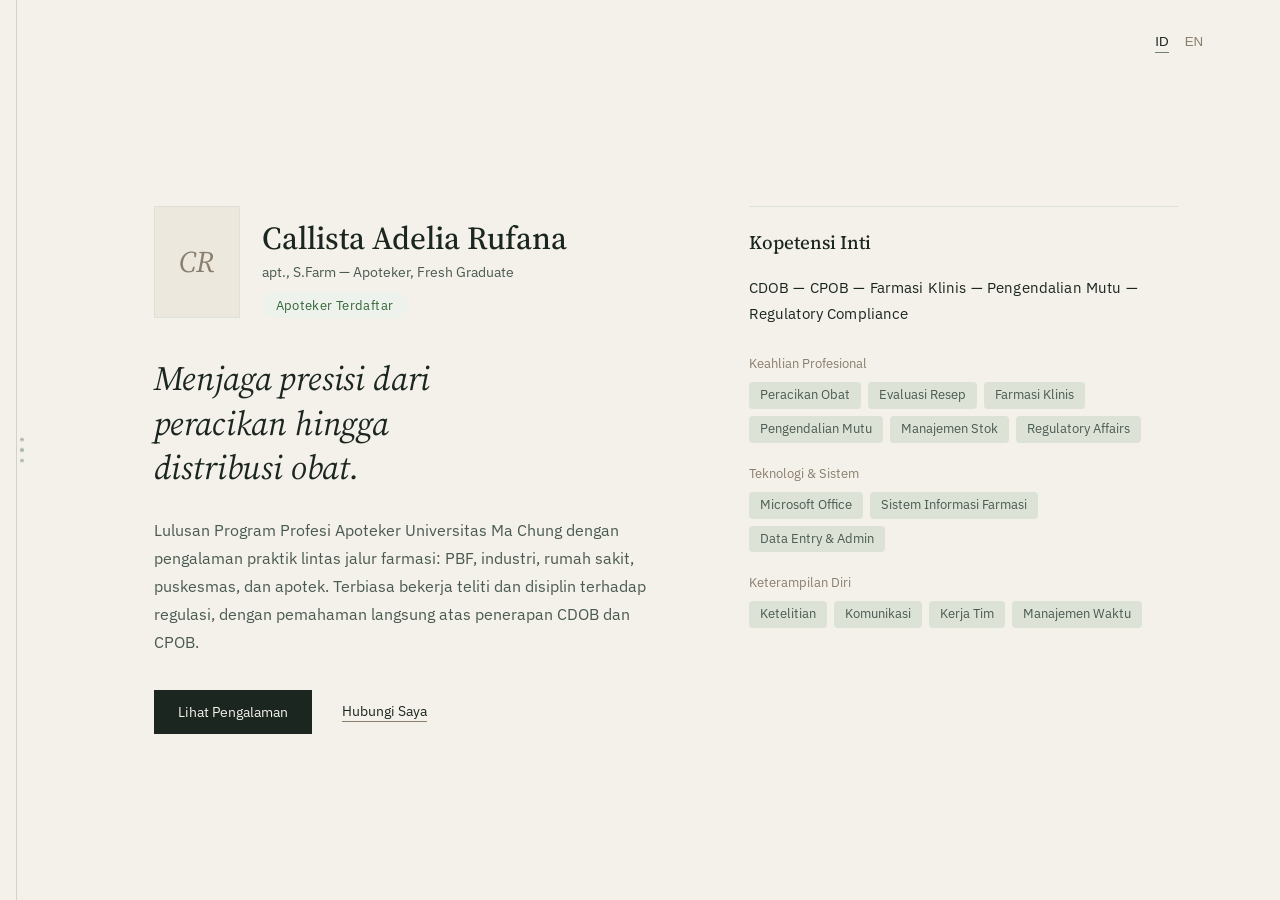
==== index.html @ a6b56c66 "first commit" ====
<!DOCTYPE html>
<html lang="id">
<head>
<meta charset="UTF-8">
<meta name="viewport" content="width=device-width, initial-scale=1.0">
<title id="pagetitle">Callista Adelia Rufana — Apoteker</title>
<link rel="preconnect" href="https://fonts.googleapis.com">
<link rel="preconnect" href="https://fonts.gstatic.com" crossorigin>
<link href="https://fonts.googleapis.com/css2?family=Source+Serif+4:ital,opsz,wght@0,8..60,400;0,8..60,500;1,8..60,400;1,8..60,500&family=IBM+Plex+Sans:wght@300;400;500&display=swap" rel="stylesheet">
<link rel="stylesheet" href="assets/style.css">
</head>
<body>

  <div class="edge">
    <div class="edge-line"></div>
    <div class="edge-dots"><span></span><span></span><span></span></div>
  </div>
  <div class="hint" id="hint">Arahkan kursor ke tepi kiri untuk navigasi</div>

  <nav class="rail" id="rail">
    <div>
      <button class="close-btn" id="closeBtn" aria-label="Tutup navigasi">×</button>
      <div class="rail-top">CAR</div>
      <div class="rail-list">
        <a href="index.html" class="active"><span class="n">01</span><span id="nav1">Beranda</span></a>
        <a href="tentang.html"><span class="n">02</span><span id="nav2">Tentang</span></a>
        <a href="pengalaman.html"><span class="n">03</span><span id="nav3">Pengalaman</span></a>
        <a href="pendidikan.html"><span class="n">04</span><span id="nav4">Pendidikan</span></a>
        <a href="sertifikasi.html"><span class="n">05</span><span id="nav5">Sertifikasi</span></a>
        <a href="kontak.html"><span class="n">06</span><span id="nav6">Kontak</span></a>
      </div>
    </div>
    <div class="rail-bottom" id="rail-bottom">apt. Callista Adelia Rufana, S.Farm<br>Tasikmalaya, Jawa Barat</div>
  </nav>
  <div class="backdrop" id="backdrop"></div>

  <div class="lang">
    <button class="active" id="btn-id" onclick="setLang('id')">ID</button>
    <button id="btn-en" onclick="setLang('en')">EN</button>
  </div>

  <main>
    <div class="home-layout">

      <div class="home-main">
        <div class="idrow r r1">
          <div class="idphoto"><span>CR</span></div>
          <div class="idname">
            <h1>Callista Adelia Rufana</h1>
            <p id="role">apt., S.Farm — Apoteker, Fresh Graduate</p>
            <span class="status-tag" id="statustag">Apoteker Terdaftar</span>
          </div>
        </div>

        <div class="statement r r2" id="statement">Menjaga presisi dari peracikan hingga distribusi obat.</div>

        <p class="bio r r3" id="bio">Lulusan Program Profesi Apoteker Universitas Ma Chung dengan pengalaman praktik lintas jalur farmasi: PBF, industri, rumah sakit, puskesmas, dan apotek. Terbiasa bekerja teliti dan disiplin terhadap regulasi, dengan pemahaman langsung atas penerapan CDOB dan CPOB.</p>

        <div class="cta-row r r4">
          <a href="pengalaman.html" class="btn-fill" id="cta1">Lihat Pengalaman</a>
          <a href="kontak.html" class="link-line" id="cta2">Hubungi Saya</a>
        </div>
      </div>

      <div class="home-side r r5">
        <div class="side-heading" id="side-heading">Kopetensi Inti</div>

        <div class="cs-list" id="coreskills">CDOB — CPOB — Farmasi Klinis — Pengendalian Mutu — Regulatory Compliance</div>

        <div class="skills-grid">
          <div class="skills-col">
            <div class="sk-label" id="sk-prof-label">Keahlian Profesional</div>
            <div class="sk-pills">
              <span>Peracikan Obat</span>
              <span>Evaluasi Resep</span>
              <span>Farmasi Klinis</span>
              <span>Pengendalian Mutu</span>
              <span>Manajemen Stok</span>
              <span>Regulatory Affairs</span>
            </div>
          </div>
          <div class="skills-col">
            <div class="sk-label" id="sk-tech-label">Teknologi & Sistem</div>
            <div class="sk-pills">
              <span>Microsoft Office</span>
              <span>Sistem Informasi Farmasi</span>
              <span>Data Entry & Admin</span>
            </div>
          </div>
          <div class="skills-col">
            <div class="sk-label" id="sk-soft-label">Keterampilan Diri</div>
            <div class="sk-pills">
              <span>Ketelitian</span>
              <span>Komunikasi</span>
              <span>Kerja Tim</span>
              <span>Manajemen Waktu</span>
            </div>
          </div>
        </div>
      </div>

    </div>
  </main>

  <script src="assets/nav.js"></script>
  <script>
const content = {
  id: {
    role:"apt., S.Farm — Apoteker, Fresh Graduate",
    statustag:"Apoteker Terdaftar",
    statement:"Menjaga presisi dari peracikan hingga distribusi obat.",
    bio:"Lulusan Program Profesi Apoteker Universitas Ma Chung dengan pengalaman praktik lintas jalur farmasi: PBF, industri, rumah sakit, puskesmas, dan apotek. Terbiasa bekerja teliti dan disiplin terhadap regulasi, dengan pemahaman langsung atas penerapan CDOB dan CPOB.",
    cta1:"Lihat Pengalaman", cta2:"Hubungi Saya",
    sideHeading:"Kopetensi Inti",
    coreskills:"CDOB — CPOB — Farmasi Klinis — Pengendalian Mutu — Regulatory Compliance",
    skProfLabel:"Keahlian Profesional",
    skTechLabel:"Teknologi & Sistem",
    skSoftLabel:"Keterampilan Diri",
    skProf:["Peracikan Obat","Evaluasi Resep","Farmasi Klinis","Pengendalian Mutu","Manajemen Stok","Regulatory Affairs"],
    skTech:["Microsoft Office","Sistem Informasi Farmasi","Data Entry & Admin"],
    skSoft:["Ketelitian","Komunikasi","Kerja Tim","Manajemen Waktu"],
    nav:["Beranda","Tentang","Pengalaman","Pendidikan","Sertifikasi","Kontak"],
    railBottom:"Tasikmalaya, Jawa Barat",
    pagetitle:"Callista Adelia Rufana — Apoteker",
    hintHover:"Arahkan kursor ke tepi kiri untuk navigasi",
    hintTouch:"Ketuk tepi kiri untuk navigasi"
  },
  en: {
    role:"apt., S.Farm — Pharmacist, Fresh Graduate",
    statustag:"Registered Pharmacist",
    statement:"Careful from compounding through to distribution.",
    bio:"Graduate of the Professional Pharmacist Program at Ma Chung University, with hands-on practice across pharmaceutical distribution: PBF, industry, hospital, community health center, and pharmacy. Practiced in applying CDOB and CPOB standards directly in the field.",
    cta1:"View Experience", cta2:"Contact Me",
    sideHeading:"Core Competencies",
    coreskills:"CDOB — CPOB — Clinical Pharmacy — Quality Control — Regulatory Compliance",
    skProfLabel:"Professional Skills",
    skTechLabel:"Technology & Systems",
    skSoftLabel:"Soft Skills",
    skProf:["Compounding","Prescription Review","Clinical Pharmacy","Quality Control","Inventory Management","Regulatory Affairs"],
    skTech:["Microsoft Office","Pharmacy Information System","Data Entry & Admin"],
    skSoft:["Attention to Detail","Communication","Teamwork","Time Management"],
    nav:["Home","About","Experience","Education","Certification","Contact"],
    railBottom:"Tasikmalaya, West Java",
    pagetitle:"Callista Adelia Rufana — Pharmacist",
    hintHover:"Move your cursor to the left edge for navigation",
    hintTouch:"Tap the left edge for navigation"
  }
};
function setLang(l){
  localStorage.setItem('lang', l);
  const c = content[l];
  document.getElementById('role').textContent = c.role;
  document.getElementById('statustag').textContent = c.statustag;
  document.getElementById('statement').textContent = c.statement;
  document.getElementById('bio').textContent = c.bio;
  document.getElementById('cta1').textContent = c.cta1;
  document.getElementById('cta2').textContent = c.cta2;
  document.getElementById('side-heading').textContent = c.sideHeading;
  document.getElementById('coreskills').textContent = c.coreskills;
  document.getElementById('sk-prof-label').textContent = c.skProfLabel;
  document.getElementById('sk-tech-label').textContent = c.skTechLabel;
  document.getElementById('sk-soft-label').textContent = c.skSoftLabel;
  document.querySelectorAll('.skills-col:nth-child(1) .sk-pills span').forEach((el,i) => el.textContent = c.skProf[i]);
  document.querySelectorAll('.skills-col:nth-child(2) .sk-pills span').forEach((el,i) => el.textContent = c.skTech[i]);
  document.querySelectorAll('.skills-col:nth-child(3) .sk-pills span').forEach((el,i) => el.textContent = c.skSoft[i]);
  c.nav.forEach((t,i) => document.getElementById('nav'+(i+1)).textContent = t);
  document.getElementById('rail-bottom').innerHTML = 'apt. Callista Adelia Rufana, S.Farm<br>' + c.railBottom;
  document.getElementById('pagetitle').textContent = c.pagetitle;
  hint.textContent = hasHover ? c.hintHover : c.hintTouch;
  document.getElementById('btn-id').classList.toggle('active', l==='id');
  document.getElementById('btn-en').classList.toggle('active', l==='en');
}
setLang(localStorage.getItem('lang') || 'id');
  </script>
</body>
</html>
---- assets/style.css ----
:root{
  --cream:#F3F1E9; --ink:#1C2621; --ink-soft:#4A5A52;
  --sage:#6B8574; --sage-light:#DCE2D6; --stone:#8A7E6E; --gold:#9C7C3E;
  --tag-bg:#EDF3EC; --tag-text:#346538;
}
*{margin:0;padding:0;box-sizing:border-box;}
body{background:var(--cream); color:var(--ink); font-family:'IBM Plex Sans',sans-serif; font-weight:400; overflow-x:hidden;}
::selection{background:var(--sage-light);}
a{color:inherit;}

.edge{position:fixed; left:0; top:0; bottom:0; width:44px; z-index:60; display:flex; align-items:center; justify-content:center;}
.edge-line{position:absolute; left:16px; top:0; bottom:0; width:1px; background:var(--stone); opacity:.28;}
.edge-dots{display:flex; flex-direction:column; gap:7px; position:relative; z-index:2;}
.edge-dots span{width:3.5px; height:3.5px; border-radius:50%; background:var(--sage); opacity:.55; transition:opacity .3s;}
.edge:hover .edge-dots span{opacity:.9;}

.hint{position:fixed; left:38px; top:50%; transform:translateY(-50%) translateX(-6px); font-size:13px; color:var(--ink-soft);
  background:var(--cream); border:1px solid var(--sage-light); padding:8px 14px; white-space:nowrap; opacity:0; z-index:55;
  animation:hintshow 5s ease forwards; pointer-events:none;}
@keyframes hintshow{
  0%{opacity:0; transform:translateY(-50%) translateX(-6px);}
  12%{opacity:1; transform:translateY(-50%) translateX(0);}
  78%{opacity:1; transform:translateY(-50%) translateX(0);}
  100%{opacity:0; transform:translateY(-50%) translateX(-6px);}
}

.rail{position:fixed; left:0; top:0; bottom:0; width:230px; background:var(--cream); border-right:1px solid var(--sage-light);
  z-index:59; padding:40px 30px; display:flex; flex-direction:column; justify-content:space-between;
  transform:translateX(-100%); transition:transform .45s cubic-bezier(.4,0,.2,1);}
.rail.open{transform:translateX(0);}
.close-btn{display:none; align-self:flex-end; background:none; border:none; cursor:pointer; font-size:18px; color:var(--stone); padding:0 0 8px 0;}
.backdrop{position:fixed; inset:0; background:rgba(28,38,33,.28); opacity:0; pointer-events:none; transition:opacity .35s; z-index:58;}
.backdrop.show{opacity:1; pointer-events:auto;}
.rail-top{font-family:'Source Serif 4',serif; font-style:italic; font-size:19px; color:var(--sage);}
.rail-list{display:flex; flex-direction:column; gap:20px; margin-top:56px;}
.rail-list a{text-decoration:none; font-size:14.5px; color:var(--ink-soft); display:flex; align-items:baseline; gap:10px; transition:color .25s;}
.rail-list a:hover{color:var(--ink);}
.rail-list a.active{color:var(--ink); font-weight:500;}
.rail-list a span.n{font-family:'Source Serif 4',serif; font-size:13px; color:var(--stone);}
.rail-bottom{font-size:12.5px; color:var(--stone); line-height:1.6;}

.lang{position:fixed; top:34px; right:6vw; display:flex; gap:16px; font-size:13.5px; z-index:50;}
.lang button{background:none; border:none; cursor:pointer; color:var(--stone); padding:0; position:relative;}
.lang button.active{color:var(--ink);}
.lang button.active::after{content:""; position:absolute; left:0; right:0; bottom:-4px; height:1px; background:var(--sage);}

main{min-height:100vh; display:flex; align-items:center; padding:120px 8vw 80px 12vw;}
.frame{max-width:760px;}

.home-layout{display:grid; grid-template-columns:1.2fr 1fr; gap:80px; max-width:1100px; align-items:start;}
.home-main{max-width:560px;}
.home-side{border-top:1px solid var(--sage-light); padding-top:22px;}
.side-heading{font-family:'Source Serif 4',serif; font-weight:500; font-size:19px; margin-bottom:20px;}

.idrow{display:flex; align-items:flex-end; gap:22px; margin-bottom:38px;}
.idphoto{width:86px; height:112px; background:#ECE8DD; border:1px solid var(--sage-light);
  flex-shrink:0; display:flex; align-items:center; justify-content:center; position:relative;}
.idphoto span{font-family:'Source Serif 4',serif; font-style:italic; font-size:30px; color:var(--stone);}
.status-tag{display:inline-block; margin-top:11px; padding:5px 14px; font-size:12.5px; letter-spacing:.03em;
  border-radius:999px; background:var(--tag-bg); color:var(--tag-text);}
.idname h1{font-family:'Source Serif 4',serif; font-weight:500; font-size:clamp(26px,3vw,32px); line-height:1.15;}
.idname p{margin-top:6px; font-size:14px; color:var(--ink-soft);}

.statement{font-family:'Source Serif 4',serif; font-style:italic; font-weight:400; font-size:clamp(24px,3.1vw,34px); line-height:1.32; letter-spacing:-.005em; max-width:19ch;}
.bio{margin-top:26px; font-size:16px; line-height:1.75; color:var(--ink-soft); max-width:52ch; font-weight:400;}

.cta-row{margin-top:34px; display:flex; align-items:center; gap:30px;}
.btn-fill{background:var(--ink); color:var(--cream); padding:13px 24px; font-size:14px; text-decoration:none; transition:background .3s;}
.btn-fill:hover{background:var(--sage);}
.link-line{font-size:14px; text-decoration:none; color:var(--ink); position:relative; padding-bottom:2px;}
.link-line::after{content:""; position:absolute; left:0; bottom:0; height:1px; width:100%; background:var(--stone); transition:background .25s;}
.link-line:hover::after{background:var(--sage);}

.cs-list{font-size:14.5px; color:var(--ink); line-height:1.8; letter-spacing:.01em; margin-bottom:28px;}

.skills-grid{display:flex; flex-direction:column; gap:22px;}
.sk-label{font-size:13px; color:var(--stone); margin-bottom:10px;}
.sk-pills{display:flex; flex-wrap:wrap; gap:7px;}
.sk-pills span{font-size:13px; color:var(--ink-soft); padding:5px 11px; background:var(--sage-light); border-radius:4px; line-height:1.3;}

.r{opacity:0; animation:rise .7s cubic-bezier(0.16,1,0.3,1) forwards;}
.r1{animation-delay:.05s;} .r2{animation-delay:.16s;} .r3{animation-delay:.27s;} .r4{animation-delay:.38s;} .r5{animation-delay:.5s;} .r6{animation-delay:.62s;}
@keyframes rise{from{opacity:0; transform:translateY(12px);} to{opacity:1; transform:translateY(0);}}

.page-layout{display:grid; grid-template-columns:1.5fr 1fr; gap:70px; max-width:1180px; align-items:start;}
.page-layout .frame{max-width:none;}
.side-panel{border-top:1px solid var(--sage-light); padding-top:22px;}
.side-panel .sp-label{font-size:13px; color:var(--stone); margin-bottom:18px;}
.side-panel ul{list-style:none; display:flex; flex-direction:column; gap:16px;}
.side-panel li{font-size:14.5px; line-height:1.6; color:var(--ink-soft); padding-left:14px; border-left:1px solid var(--sage-light);}
.side-panel blockquote{font-family:'Source Serif 4',serif; font-style:italic; font-size:17.5px; line-height:1.65; color:var(--ink); margin:0;}
.side-panel .sp-meta{margin-top:14px; font-size:13.5px; color:var(--stone);}

.timeline{position:relative; padding-left:32px; max-width:640px;}
.timeline::before{content:""; position:absolute; left:0; top:6px; bottom:6px; width:1px; background:var(--sage-light);}
.timeline-item{position:relative; padding-bottom:44px;}
.timeline-item::before{content:""; position:absolute; left:-36px; top:4px; width:7px; height:7px; border-radius:50%; background:var(--sage);}
.timeline-item .t-period{font-size:13px; color:var(--stone); margin-bottom:6px;}
.timeline-item h3{font-family:'Source Serif 4',serif; font-weight:500; font-size:18.5px; margin-bottom:4px;}
.timeline-item .t-type{font-size:14px; color:var(--ink-soft); margin-bottom:10px;}
.timeline-item ul{list-style:none; display:flex; flex-direction:column; gap:6px;}
.timeline-item li{font-size:14.5px; color:var(--ink-soft); line-height:1.6; padding-left:14px; position:relative;}
.timeline-item li::before{content:"—"; position:absolute; left:0; color:var(--stone);}

.entry-ledger{border-top:1px solid var(--sage-light);}
.entry-ledger .entry{padding:24px 0; border-bottom:1px solid var(--sage-light);}
.entry-ledger .entry h3{font-family:'Source Serif 4',serif; font-weight:500; font-size:19.5px;}
.entry-ledger .entry .e-meta{margin-top:6px; font-size:14px; color:var(--ink-soft); line-height:1.6;}
.entry-ledger .entry .e-num{margin-top:8px; font-size:13px; color:var(--stone);}
.status-dot{display:inline-flex; align-items:center; gap:6px; font-size:13.5px; color:var(--ink-soft); margin-top:8px;}
.status-dot::before{content:""; width:6px; height:6px; border-radius:50%; background:var(--gold); display:inline-block;}

@media(max-width:900px){
  .page-layout{grid-template-columns:1fr; gap:40px;}
  .home-layout{grid-template-columns:1fr; gap:50px;}
}
@media(max-width:820px){
  .edge{width:56px;} .edge-line{left:20px;}
  .rail{width:82vw; max-width:300px;}
  .close-btn{display:block;}
  .hint{left:50px; font-size:12.5px;}
  main{padding:110px 7vw 60px;}
  .lang{top:22px; right:7vw;}
  .skills-grid{grid-template-columns:1fr; gap:28px;}
}
@media (prefers-reduced-motion: reduce){
  .r,.rail,.hint{animation:none !important; opacity:1; transform:none;}
}
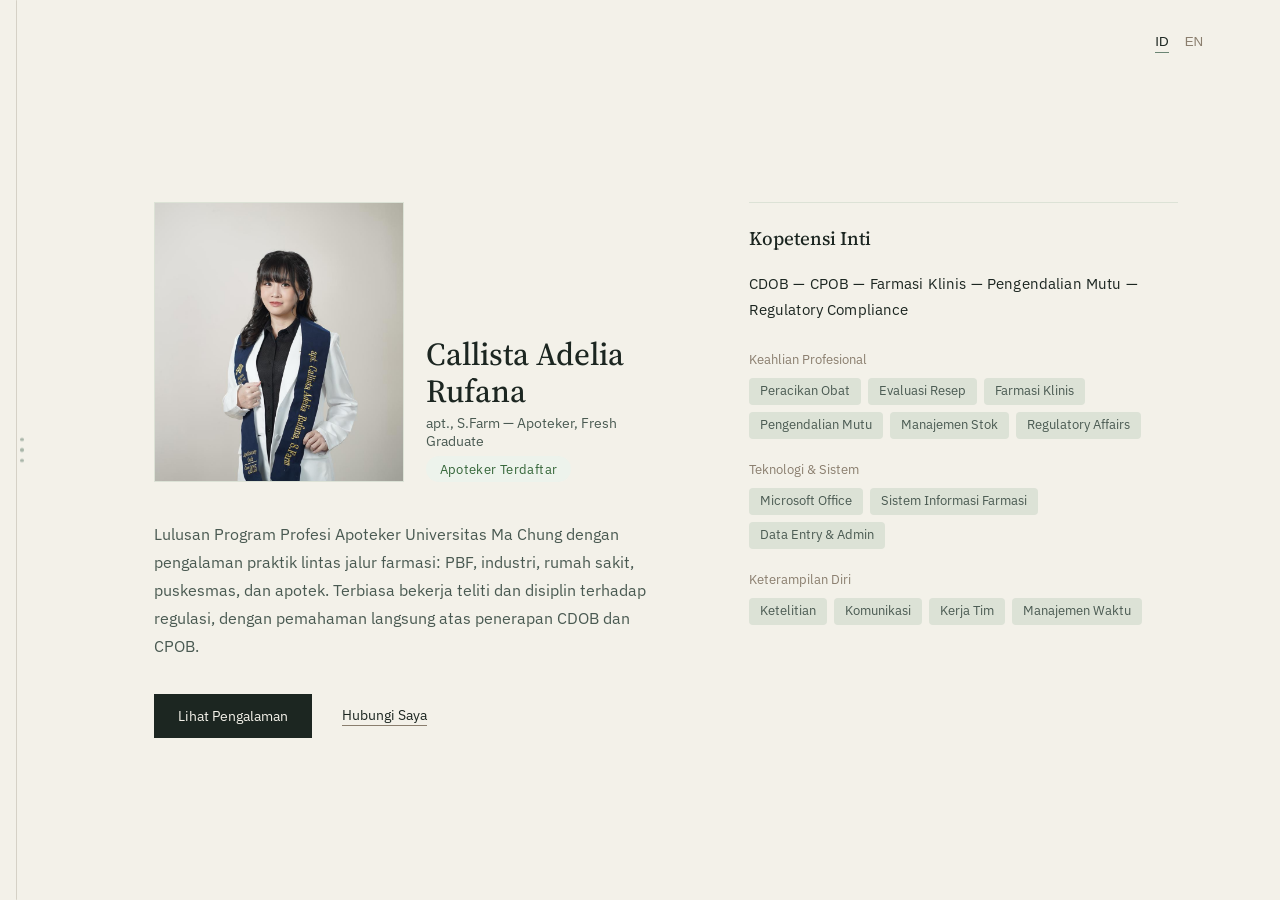
==== commit 2d6c1602: "update file" ====
--- a/index.html
+++ b/index.html
@@ -44,16 +44,13 @@
 
       <div class="home-main">
         <div class="idrow r r1">
-          <div class="idphoto"><span>CR</span></div>
+          <div class="idphoto"><img src="assets/img/profile.jpg" alt="Callista Adelia Rufana"></div>
           <div class="idname">
             <h1>Callista Adelia Rufana</h1>
             <p id="role">apt., S.Farm — Apoteker, Fresh Graduate</p>
             <span class="status-tag" id="statustag">Apoteker Terdaftar</span>
           </div>
         </div>
-
-        <div class="statement r r2" id="statement">Menjaga presisi dari peracikan hingga distribusi obat.</div>
-
         <p class="bio r r3" id="bio">Lulusan Program Profesi Apoteker Universitas Ma Chung dengan pengalaman praktik lintas jalur farmasi: PBF, industri, rumah sakit, puskesmas, dan apotek. Terbiasa bekerja teliti dan disiplin terhadap regulasi, dengan pemahaman langsung atas penerapan CDOB dan CPOB.</p>
 
         <div class="cta-row r r4">
--- a/assets/style.css
+++ b/assets/style.css
@@ -53,13 +53,14 @@
 .side-heading{font-family:'Source Serif 4',serif; font-weight:500; font-size:19px; margin-bottom:20px;}
 
 .idrow{display:flex; align-items:flex-end; gap:22px; margin-bottom:38px;}
-.idphoto{width:86px; height:112px; background:#ECE8DD; border:1px solid var(--sage-light);
-  flex-shrink:0; display:flex; align-items:center; justify-content:center; position:relative;}
+.idphoto{width:250px; height:280px; background:#ECE8DD; border:1px solid var(--sage-light);
+  flex-shrink:0; display:flex; align-items:center; justify-content:center; position:relative; overflow:hidden;}
+.idphoto img{width:100%; height:100%; object-fit:cover;}
 .idphoto span{font-family:'Source Serif 4',serif; font-style:italic; font-size:30px; color:var(--stone);}
-.status-tag{display:inline-block; margin-top:11px; padding:5px 14px; font-size:12.5px; letter-spacing:.03em;
+.status-tag{display:inline-block; margin-top:6px; padding:5px 14px; font-size:12.5px; letter-spacing:.03em;
   border-radius:999px; background:var(--tag-bg); color:var(--tag-text);}
 .idname h1{font-family:'Source Serif 4',serif; font-weight:500; font-size:clamp(26px,3vw,32px); line-height:1.15;}
-.idname p{margin-top:6px; font-size:14px; color:var(--ink-soft);}
+.idname p{margin-top:4px; font-size:14px; color:var(--ink-soft);}
 
 .statement{font-family:'Source Serif 4',serif; font-style:italic; font-weight:400; font-size:clamp(24px,3.1vw,34px); line-height:1.32; letter-spacing:-.005em; max-width:19ch;}
 .bio{margin-top:26px; font-size:16px; line-height:1.75; color:var(--ink-soft); max-width:52ch; font-weight:400;}
